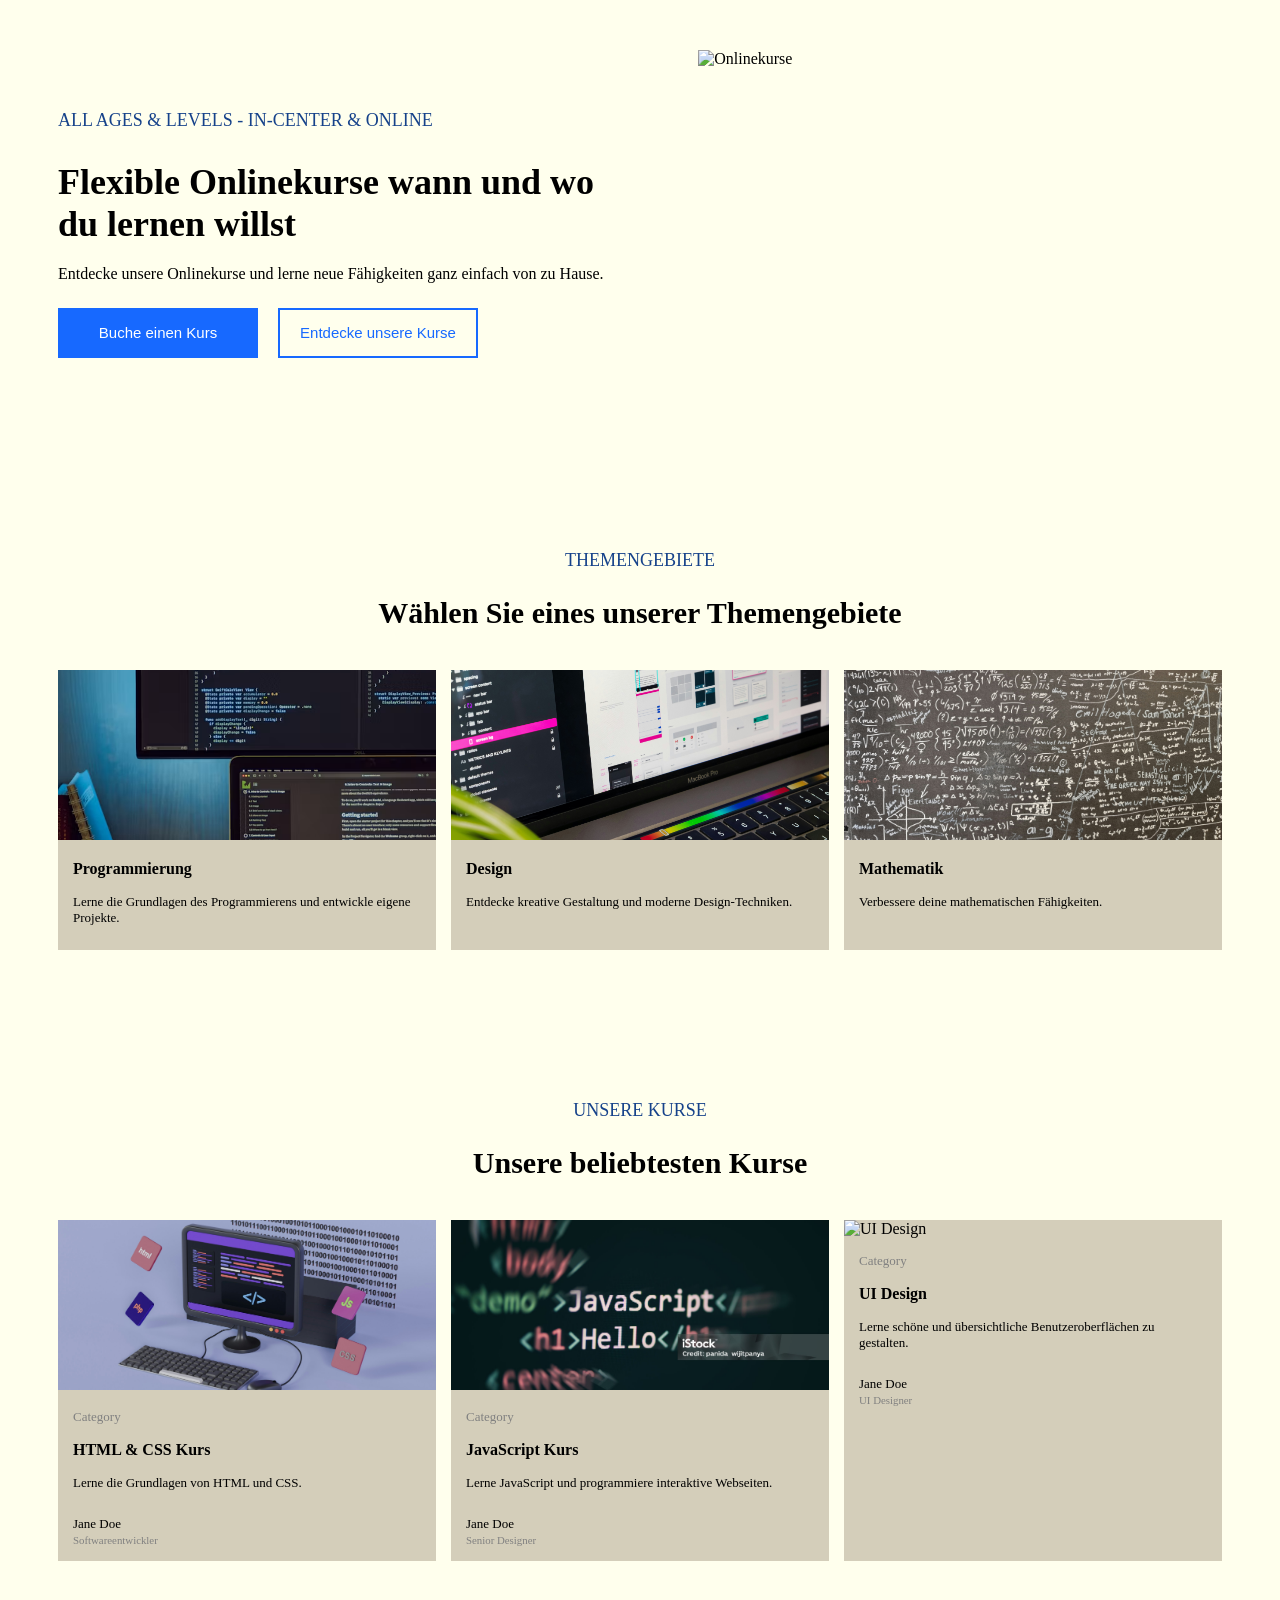
==== index.html @ 2eef5751 "images1" ====
<!DOCTYPE html>
<html lang="de">

<head>
    <meta charset="UTF-8">
    <meta name="viewport" content="width=device-width, initial-scale=1.0">
    <title>Onlinekurse</title>

    <link href="style.css" rel="stylesheet">
</head>

<body>

    <main>

        <section class="intro">

            <div class="intro-text">

                <p class="subtitle">
                    ALL AGES & LEVELS - IN-CENTER & ONLINE
                </p>

                <h1>
                    Flexible Onlinekurse wann und wo du lernen willst
                </h1>

                <p>
                    Entdecke unsere Onlinekurse und lerne
                    neue Fähigkeiten ganz einfach von zu Hause.
                </p>

                <div class="buttons">
                    <button>Buche einen Kurs</button>
                    <button>Entdecke unsere Kurse</button>
                </div>

            </div>

            <img src="images/hero-image.png" alt="Onlinekurse">

        </section>

        <section class="themen">

            <p class="subtitle">THEMENGEBIETE</p>

            <h2>Wählen Sie eines unserer Themengebiete</h2>

            <div class="cards">

                <div class="card">
                    <img src="programmin1.avif" alt="Programmierung">

                    <h3>Programmierung</h3>

                    <p>
                        Lerne die Grundlagen des Programmierens
                        und entwickle eigene Projekte.
                    </p>
                </div>


                <div class="card">
                    <img src="tirza-van-dijk-o1SKqmgSDbg-unsplash.jpg" alt="Design">

                    <h3>Design</h3>

                    <p>
                        Entdecke kreative Gestaltung und
                        moderne Design-Techniken.
                    </p>
                </div>


                <div class="card">
                    <img src="thomas-t-OPpCbAAKWv8-unsplash.jpg" alt="Mathematik">

                    <h3>Mathematik</h3>

                    <p>
                        Verbessere deine mathematischen
                        Fähigkeiten.
                    </p>
                </div>

            </div>

        </section>


        <section class="kurse">

            <p class="subtitle">UNSERE KURSE</p>

            <h2>Unsere beliebtesten Kurse</h2>

            <div class="cards">

                <div class="card">
                    <img src="growtika-yGQmjh2uOTg-unsplash.jpg" alt="HTML und CSS">

                    <p class="category">Category</p>

                    <h3>HTML & CSS Kurs</h3>

                    <p>
                        Lerne die Grundlagen von HTML und CSS.
                    </p>

                    <p class="teacher">
                        Jane Doe<br>
                        <small>Softwareentwickler</small>
                    </p>
                </div>


                <div class="card">
                    <img src="javascript.jpg" alt="JavaScript">

                    <p class="category">Category</p>

                    <h3>JavaScript Kurs</h3>

                    <p>
                        Lerne JavaScript und programmiere
                        interaktive Webseiten.
                    </p>

                    <p class="teacher">
                        Jane Doe<br>
                        <small>Senior Designer</small>
                    </p>
                </div>


                <div class="card">
                    <img src="images/hero-image.png" alt="UI Design">

                    <p class="category">Category</p>

                    <h3>UI Design</h3>

                    <p>
                        Lerne schöne und übersichtliche
                        Benutzeroberflächen zu gestalten.
                    </p>

                    <p class="teacher">
                        Jane Doe<br>
                        <small>UI Designer</small>
                    </p>
                </div>

            </div>

        </section>

    </main>

</body>
</html>
---- style.css ----
body {
    background-color: #ffffed;
}




.intro {
    display: flex;
    align-items: center;
    justify-content: space-between;

    margin: 50px;
    gap: 40px;
}

.intro-text {
    width: 50%;
}

.intro img {
    width: 45%;
    height: 350px;
    object-fit: cover;
}

.subtitle {
    color: #16428a;
    font-size: 18px;
    margin-bottom: 20px;
}

.intro h1 {
    font-size: 36px;
    margin-bottom: 20px;
}




.buttons {
    display: flex;
    gap: 20px;
    margin-top: 25px;
}

.buttons button {
    width: 200px;
    height: 50px;

    background-color: #1769ff;
    color: white;

    border: none;

    font-size: 15px;
}

.buttons button:nth-child(2) {
    background-color: transparent;
    color: #1769ff;
    border: 2px solid #1769ff;
}




.themen {
    margin: 150px 50px 100px;
    text-align: center;
}

.themen h2 {
    font-size: 30px;
    margin-bottom: 40px;
}




.cards {
    display: flex;
    gap: 15px;
    text-align: left;
}

.card {
    background-color: rgb(212, 206, 186);
    width: 33%;
    min-height: 280px;
}

.card img {
    width: 100%;
    height: 170px;
    object-fit: cover;
}

.card h3 {
    font-size: 16px;
    margin-left: 15px;
}

.card p {
    font-size: 13px;
    margin-left: 15px;
    margin-right: 15px;
}




.kurse {
    margin: 150px 50px;
    text-align: center;
}

.kurse h2 {
    font-size: 30px;
    margin-bottom: 40px;
}

.category {
    color: gray;
    margin-top: 15px;
}

.teacher {
    margin-top: 25px;
}

.teacher small {
    color: gray;
}
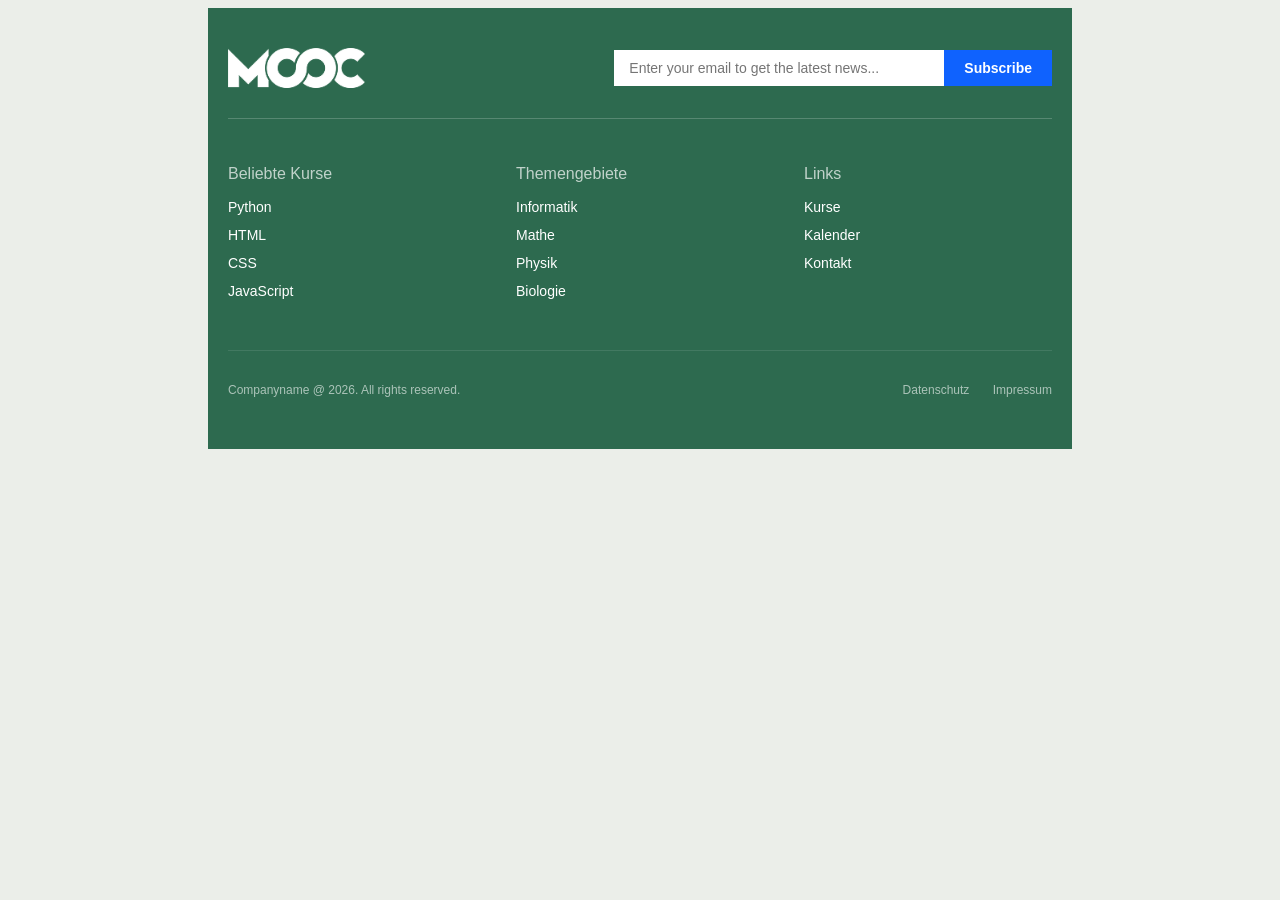
==== commit 472d672f: "Designanpassung" ====
--- a/index.html
+++ b/index.html
@@ -1,162 +1,106 @@
-<!DOCTYPE html>
+<!doctype html>
 <html lang="de">
+  <head>
+    <meta charset="UTF-8" />
+    <meta name="viewport" content="width=device-width, initial-scale=1.0" />
+    <link rel="stylesheet" href="index.css" />
+    <link rel="stylesheet" href="footer.css" />
+  </head>
+  <body>
+    <main></main>
 
-<head>
-    <meta charset="UTF-8">
-    <meta name="viewport" content="width=device-width, initial-scale=1.0">
-    <title>Onlinekurse</title>
+    <footer class="site-footer">
+      <div class="footer-container">
+        <div class="footer-top">
+          <div class="footer-logo">
+            <img src="images/logo.png" alt="MOOC Logo" />
+          </div>
+          <div class="footer-newsletter">
+            <form
+              action="#"
+              method="POST"
+              class="newsletter-form"
+              id="newsletterForm"
+            >
+              <input
+                type="email"
+                placeholder="Enter your email to get the latest news..."
+                required
+                class="newsletter-input"
+              />
+              <button type="submit" class="newsletter-btn">Subscribe</button>
+            </form>
+            <div id="successMessage" class="newsletter-success">
+              Abonnieren war erfolgreich! Gut gemacht! 🎉
+            </div>
+          </div>
+        </div>
 
-    <link href="style.css" rel="stylesheet">
-</head>
+        <div class="footer-content">
+          <div class="footer-column">
+            <h3>Beliebte Kurse</h3>
+            <ul>
+              <li><a href="#">Python</a></li>
+              <li><a href="#">HTML</a></li>
+              <li><a href="#">CSS</a></li>
+              <li><a href="#">JavaScript</a></li>
+            </ul>
+          </div>
 
-<body>
+          <div class="footer-column">
+            <h3>Themengebiete</h3>
+            <ul>
+              <li><a href="#">Informatik</a></li>
+              <li><a href="#">Mathe</a></li>
+              <li><a href="#">Physik</a></li>
+              <li><a href="#">Biologie</a></li>
+            </ul>
+          </div>
 
-    <main>
+          <div class="footer-column">
+            <h3>Links</h3>
+            <ul>
+              <li><a href="index.html">Kurse</a></li>
+              <li><a href="calendar.html">Kalender</a></li>
+              <li><a href="#">Kontakt</a></li>
+            </ul>
+          </div>
+        </div>
 
-        <section class="intro">
+        <div class="footer-bottom">
+          <div class="copyright">
+            <p>Companyname @ 2026. All rights reserved.</p>
+          </div>
+          <div class="footer-legal">
+            <a href="#">Datenschutz</a>
+            <a href="#">Impressum</a>
+          </div>
+        </div>
+      </div>
+    </footer>
 
-            <div class="intro-text">
+    <script>
+      document
+        .getElementById("newsletterForm")
+        .addEventListener("submit", function (event) {
+          event.preventDefault();
 
-                <p class="subtitle">
-                    ALL AGES & LEVELS - IN-CENTER & ONLINE
-                </p>
+          var msg = document.getElementById("successMessage");
 
-                <h1>
-                    Flexible Onlinekurse wann und wo du lernen willst
-                </h1>
+          msg.style.display = "block";
+          msg.style.opacity = "1";
 
-                <p>
-                    Entdecke unsere Onlinekurse und lerne
-                    neue Fähigkeiten ganz einfach von zu Hause.
-                </p>
+          this.reset();
 
-                <div class="buttons">
-                    <button>Buche einen Kurs</button>
-                    <button>Entdecke unsere Kurse</button>
-                </div>
+          setTimeout(function () {
+            msg.style.transition = "opacity 0.5s ease";
+            msg.style.opacity = "0";
 
-            </div>
-
-            <img src="images/hero-image.png" alt="Onlinekurse">
-
-        </section>
-
-        <section class="themen">
-
-            <p class="subtitle">THEMENGEBIETE</p>
-
-            <h2>Wählen Sie eines unserer Themengebiete</h2>
-
-            <div class="cards">
-
-                <div class="card">
-                    <img src="programmin1.avif" alt="Programmierung">
-
-                    <h3>Programmierung</h3>
-
-                    <p>
-                        Lerne die Grundlagen des Programmierens
-                        und entwickle eigene Projekte.
-                    </p>
-                </div>
-
-
-                <div class="card">
-                    <img src="tirza-van-dijk-o1SKqmgSDbg-unsplash.jpg" alt="Design">
-
-                    <h3>Design</h3>
-
-                    <p>
-                        Entdecke kreative Gestaltung und
-                        moderne Design-Techniken.
-                    </p>
-                </div>
-
-
-                <div class="card">
-                    <img src="thomas-t-OPpCbAAKWv8-unsplash.jpg" alt="Mathematik">
-
-                    <h3>Mathematik</h3>
-
-                    <p>
-                        Verbessere deine mathematischen
-                        Fähigkeiten.
-                    </p>
-                </div>
-
-            </div>
-
-        </section>
-
-
-        <section class="kurse">
-
-            <p class="subtitle">UNSERE KURSE</p>
-
-            <h2>Unsere beliebtesten Kurse</h2>
-
-            <div class="cards">
-
-                <div class="card">
-                    <img src="growtika-yGQmjh2uOTg-unsplash.jpg" alt="HTML und CSS">
-
-                    <p class="category">Category</p>
-
-                    <h3>HTML & CSS Kurs</h3>
-
-                    <p>
-                        Lerne die Grundlagen von HTML und CSS.
-                    </p>
-
-                    <p class="teacher">
-                        Jane Doe<br>
-                        <small>Softwareentwickler</small>
-                    </p>
-                </div>
-
-
-                <div class="card">
-                    <img src="javascript.jpg" alt="JavaScript">
-
-                    <p class="category">Category</p>
-
-                    <h3>JavaScript Kurs</h3>
-
-                    <p>
-                        Lerne JavaScript und programmiere
-                        interaktive Webseiten.
-                    </p>
-
-                    <p class="teacher">
-                        Jane Doe<br>
-                        <small>Senior Designer</small>
-                    </p>
-                </div>
-
-
-                <div class="card">
-                    <img src="images/hero-image.png" alt="UI Design">
-
-                    <p class="category">Category</p>
-
-                    <h3>UI Design</h3>
-
-                    <p>
-                        Lerne schöne und übersichtliche
-                        Benutzeroberflächen zu gestalten.
-                    </p>
-
-                    <p class="teacher">
-                        Jane Doe<br>
-                        <small>UI Designer</small>
-                    </p>
-                </div>
-
-            </div>
-
-        </section>
-
-    </main>
-
-</body>
-</html>+            setTimeout(function () {
+              msg.style.display = "none";
+            }, 500);
+          }, 5000);
+        });
+    </script>
+  </body>
+</html>
--- a/index.css
+++ b/index.css
@@ -0,0 +1,20 @@
+body {
+  padding: 0px 200px;
+  background-color: #ebeee9;
+}
+
+main2 {
+  display: flex;
+  flex-direction: column;
+  align-items: center;
+  justify-content: center;
+  gap: 20px;
+  margin-top: 50px;
+}
+
+top {
+  display: flex;
+  align-items: center;
+  justify-content: space-between;
+  width: 100%;
+}
--- a/footer.css
+++ b/footer.css
@@ -0,0 +1,161 @@
+.site-footer {
+  background-color: #2d6a4f;
+  color: #ffffff;
+  padding: 40px 20px;
+  font-family: Arial, sans-serif;
+}
+
+.footer-container {
+  max-width: 1100px;
+  margin: 0 auto;
+}
+
+.footer-top {
+  display: flex;
+  justify-content: space-between;
+  align-items: center;
+  border-bottom: 1px solid rgba(255, 255, 255, 0.2);
+  padding-bottom: 30px;
+  margin-bottom: 30px;
+}
+
+.footer-logo img {
+  max-height: 40px;
+  display: block;
+  filter: brightness(0) invert(1);
+}
+
+.newsletter-form {
+  display: flex;
+  gap: 0;
+}
+
+.newsletter-input {
+  padding: 10px 15px;
+  border: none;
+  width: 300px;
+  font-size: 14px;
+}
+
+.newsletter-btn {
+  background-color: #0f62fe;
+  color: white;
+  border: none;
+  padding: 10px 20px;
+  cursor: pointer;
+  font-weight: bold;
+  font-size: 14px;
+  transition: background 0.2s;
+}
+
+.newsletter-btn:hover {
+  background-color: #004085;
+}
+
+.footer-content {
+  display: flex;
+  justify-content: space-between;
+  gap: 40px;
+  margin-bottom: 40px;
+}
+
+.footer-column {
+  flex: 1;
+}
+
+.footer-column h3 {
+  font-size: 16px;
+  margin-bottom: 15px;
+  color: rgba(255, 255, 255, 0.7);
+  font-weight: normal;
+}
+
+.footer-column ul {
+  list-style: none;
+  padding: 0;
+  margin: 0;
+}
+
+.footer-column ul li {
+  margin-bottom: 10px;
+}
+
+.footer-column ul li a {
+  color: #ffffff;
+  text-decoration: none;
+  font-size: 14px;
+}
+
+.footer-column ul li a:hover {
+  text-decoration: underline;
+}
+
+.footer-bottom {
+  display: flex;
+  justify-content: space-between;
+  align-items: center;
+  font-size: 12px;
+  color: rgba(255, 255, 255, 0.6);
+  border-top: 1px solid rgba(255, 255, 255, 0.1);
+  padding-top: 20px;
+}
+
+.footer-legal a {
+  color: rgba(255, 255, 255, 0.6);
+  text-decoration: none;
+  margin-left: 20px;
+}
+
+.footer-legal a:hover {
+  color: #ffffff;
+  text-decoration: underline;
+}
+
+@media (max-width: 768px) {
+  .footer-top,
+  .footer-content,
+  .footer-bottom {
+    flex-direction: column;
+    align-items: flex-start;
+    gap: 20px;
+  }
+
+  .newsletter-form {
+    width: 100%;
+  }
+
+  .newsletter-input {
+    width: 100%;
+  }
+
+  .footer-legal {
+    margin-top: 10px;
+  }
+
+  .footer-legal a {
+    margin-left: 0;
+    margin-right: 20px;
+  }
+}
+.newsletter-success {
+  display: none;
+  margin-top: 12px;
+  padding: 10px 15px;
+  background-color: rgba(255, 255, 255, 0.15);
+  color: #ffffff;
+  border-left: 4px solid #b7e4c7;
+  border-radius: 4px;
+  font-size: 14px;
+  animation: fadeIn 0.3s ease-in-out;
+}
+
+@keyframes fadeIn {
+  from {
+    opacity: 0;
+    transform: translateY(-5px);
+  }
+  to {
+    opacity: 1;
+    transform: translateY(0);
+  }
+}
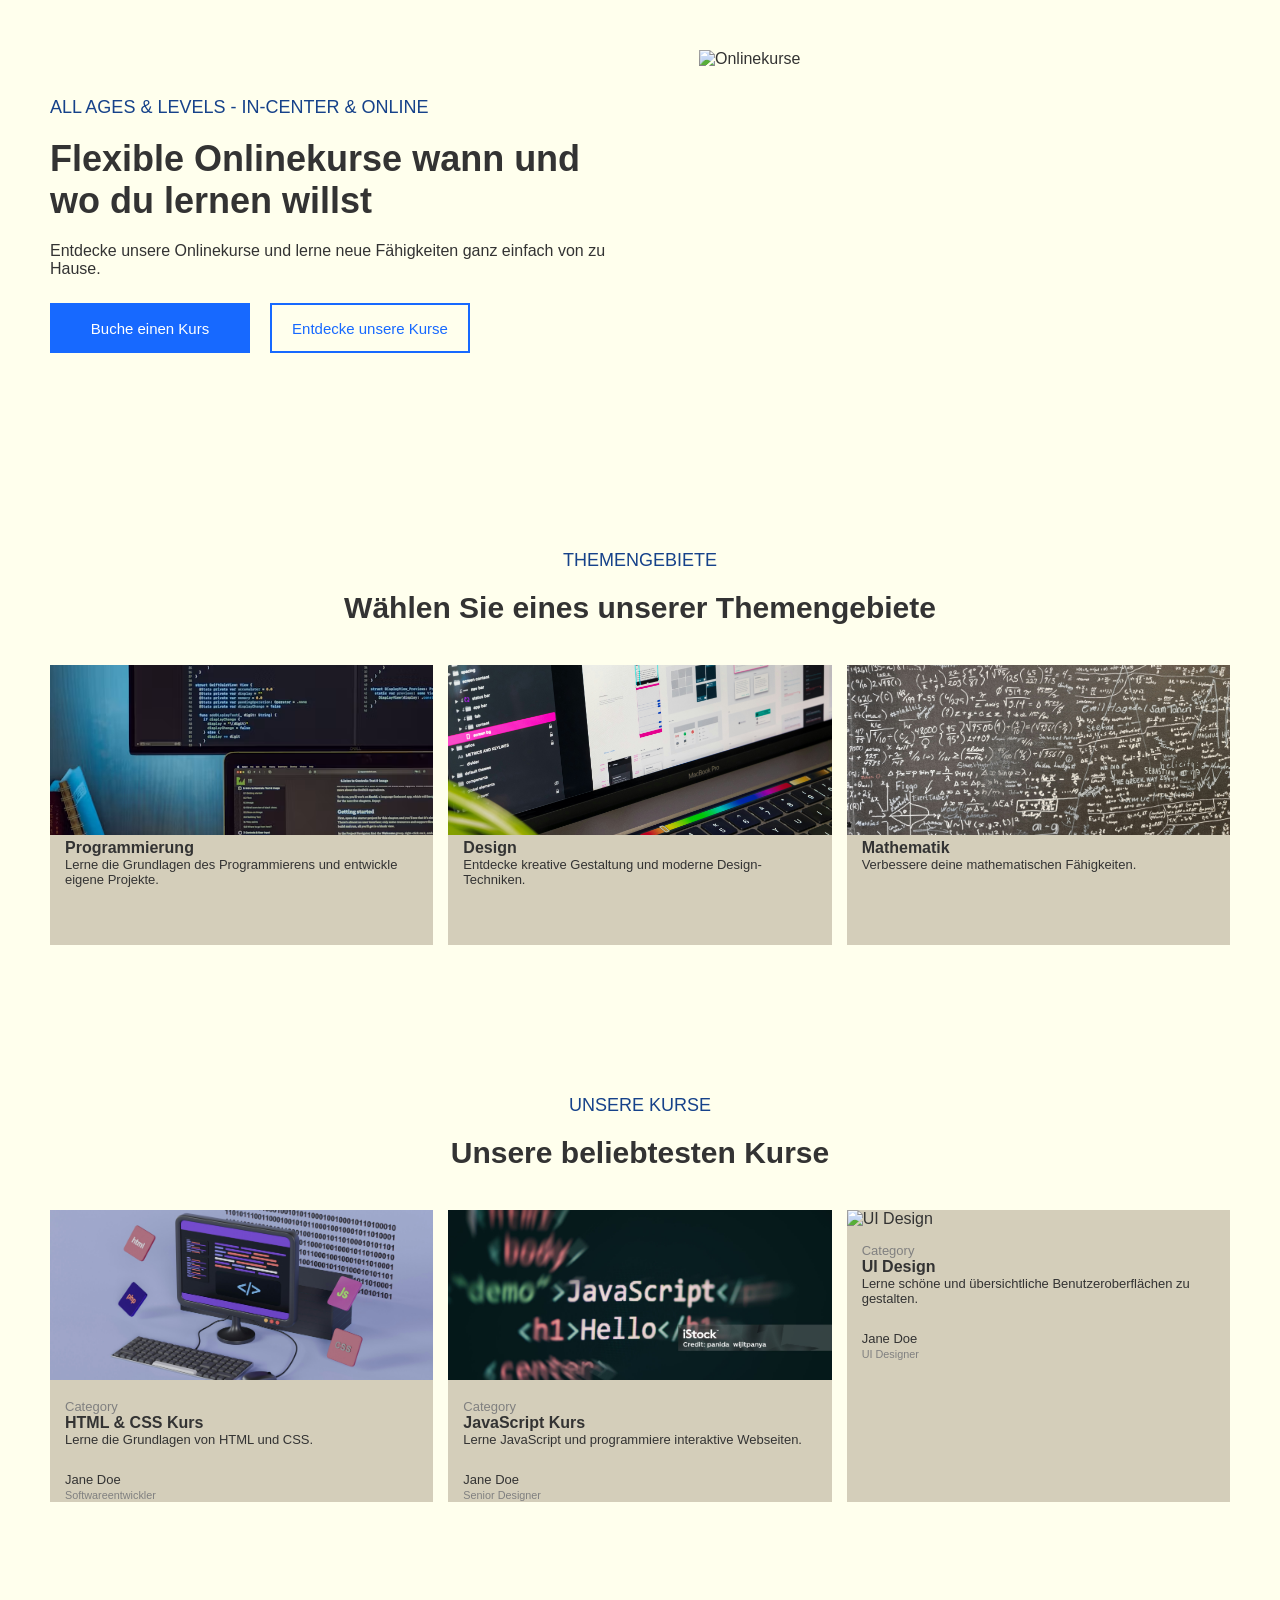
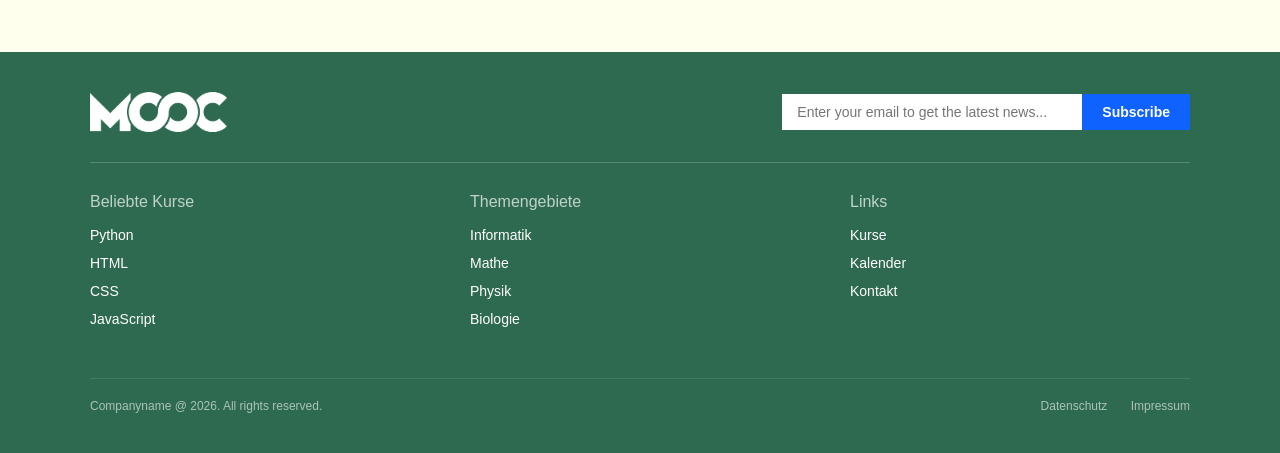
==== commit 2800bba3: "2 Startseite umgesetzt" ====
--- a/index.html
+++ b/index.html
@@ -5,9 +5,121 @@
     <meta name="viewport" content="width=device-width, initial-scale=1.0" />
     <link rel="stylesheet" href="index.css" />
     <link rel="stylesheet" href="footer.css" />
+    <link href="style.css" rel="stylesheet" />
   </head>
   <body>
-    <main></main>
+    <main>
+      <section class="intro">
+        <div class="intro-text">
+          <p class="subtitle">ALL AGES & LEVELS - IN-CENTER & ONLINE</p>
+
+          <h1>Flexible Onlinekurse wann und wo du lernen willst</h1>
+
+          <p>
+            Entdecke unsere Onlinekurse und lerne neue Fähigkeiten ganz einfach
+            von zu Hause.
+          </p>
+
+          <div class="buttons">
+            <button>Buche einen Kurs</button>
+            <button>Entdecke unsere Kurse</button>
+          </div>
+        </div>
+
+        <img src="./images/courses/images/hero-image.png" alt="Onlinekurse" />
+      </section>
+
+      <section class="themen">
+        <p class="subtitle">THEMENGEBIETE</p>
+
+        <h2>Wählen Sie eines unserer Themengebiete</h2>
+
+        <div class="cards">
+          <div class="card">
+            <img src="./images/courses/programmin1.avif" alt="Programmierung" />
+
+            <h3>Programmierung</h3>
+
+            <p>
+              Lerne die Grundlagen des Programmierens und entwickle eigene
+              Projekte.
+            </p>
+          </div>
+
+          <div class="card">
+            <img src="./images/courses/tirza-van-dijk-o1SKqmgSDbg-unsplash.jpg" alt="Design" />
+
+            <h3>Design</h3>
+
+            <p>Entdecke kreative Gestaltung und moderne Design-Techniken.</p>
+          </div>
+
+          <div class="card">
+            <img src="./images/courses/thomas-t-OPpCbAAKWv8-unsplash.jpg" alt="Mathematik" />
+
+            <h3>Mathematik</h3>
+
+            <p>Verbessere deine mathematischen Fähigkeiten.</p>
+          </div>
+        </div>
+      </section>
+
+      <section class="kurse">
+        <p class="subtitle">UNSERE KURSE</p>
+
+        <h2>Unsere beliebtesten Kurse</h2>
+
+        <div class="cards">
+          <div class="card">
+            <img src="./images/courses/growtika-yGQmjh2uOTg-unsplash.jpg" alt="HTML und CSS" />
+
+            <p class="category">Category</p>
+
+            <h3>HTML & CSS Kurs</h3>
+
+            <p>Lerne die Grundlagen von HTML und CSS.</p>
+
+            <p class="teacher">
+              Jane Doe<br />
+              <small>Softwareentwickler</small>
+            </p>
+          </div>
+
+          <div class="card">
+            <img src="./images/courses/javascript.jpg" alt="JavaScript" />
+
+            <p class="category">Category</p>
+
+            <h3>JavaScript Kurs</h3>
+
+            <p>Lerne JavaScript und programmiere interaktive Webseiten.</p>
+
+            <p class="teacher">
+              Jane Doe<br />
+              <small>Senior Designer</small>
+            </p>
+          </div>
+
+          <div class="card">
+            <img src="./images/courses/images/hero-image.png" alt="UI Design" />
+
+            <p class="category">Category</p>
+
+            <h3>UI Design</h3>
+
+            <p>
+              Lerne schöne und übersichtliche Benutzeroberflächen zu gestalten.
+            </p>
+
+            <p class="teacher">
+              Jane Doe<br />
+              <small>UI Designer</small>
+            </p>
+          </div>
+        </div>
+      </section>
+    </main>
+
 
     <footer class="site-footer">
       <div class="footer-container">
@@ -102,5 +214,6 @@
           }, 5000);
         });
     </script>
+
   </body>
 </html>
--- a/index.css
+++ b/index.css
@@ -1,20 +1,17 @@
-body {
-  padding: 0px 200px;
-  background-color: #ebeee9;
+* {
+  box-sizing: border-box;
+  margin: 0;
+  padding: 0;
 }
 
-main2 {
+html, body {
+  height: 100%;
+}
+
+body {
   display: flex;
   flex-direction: column;
-  align-items: center;
-  justify-content: center;
-  gap: 20px;
-  margin-top: 50px;
+  font-family: Arial, sans-serif;
+  background-color: #ffffff;
+  color: #333333;
 }
-
-top {
-  display: flex;
-  align-items: center;
-  justify-content: space-between;
-  width: 100%;
-}
--- a/style.css
+++ b/style.css
@@ -0,0 +1,134 @@
+body {
+    background-color: #ffffed;
+}
+
+
+
+
+.intro {
+    display: flex;
+    align-items: center;
+    justify-content: space-between;
+
+    margin: 50px;
+    gap: 40px;
+}
+
+.intro-text {
+    width: 50%;
+}
+
+.intro img {
+    width: 45%;
+    height: 350px;
+    object-fit: cover;
+}
+
+.subtitle {
+    color: #16428a;
+    font-size: 18px;
+    margin-bottom: 20px;
+}
+
+.intro h1 {
+    font-size: 36px;
+    margin-bottom: 20px;
+}
+
+
+
+
+.buttons {
+    display: flex;
+    gap: 20px;
+    margin-top: 25px;
+}
+
+.buttons button {
+    width: 200px;
+    height: 50px;
+
+    background-color: #1769ff;
+    color: white;
+
+    border: none;
+
+    font-size: 15px;
+}
+
+.buttons button:nth-child(2) {
+    background-color: transparent;
+    color: #1769ff;
+    border: 2px solid #1769ff;
+}
+
+
+
+
+.themen {
+    margin: 150px 50px 100px;
+    text-align: center;
+}
+
+.themen h2 {
+    font-size: 30px;
+    margin-bottom: 40px;
+}
+
+
+
+
+.cards {
+    display: flex;
+    gap: 15px;
+    text-align: left;
+}
+
+.card {
+    background-color: rgb(212, 206, 186);
+    width: 33%;
+    min-height: 280px;
+}
+
+.card img {
+    width: 100%;
+    height: 170px;
+    object-fit: cover;
+}
+
+.card h3 {
+    font-size: 16px;
+    margin-left: 15px;
+}
+
+.card p {
+    font-size: 13px;
+    margin-left: 15px;
+    margin-right: 15px;
+}
+
+
+
+
+.kurse {
+    margin: 150px 50px;
+    text-align: center;
+}
+
+.kurse h2 {
+    font-size: 30px;
+    margin-bottom: 40px;
+}
+
+.category {
+    color: gray;
+    margin-top: 15px;
+}
+
+.teacher {
+    margin-top: 25px;
+}
+
+.teacher small {
+    color: gray;
+}
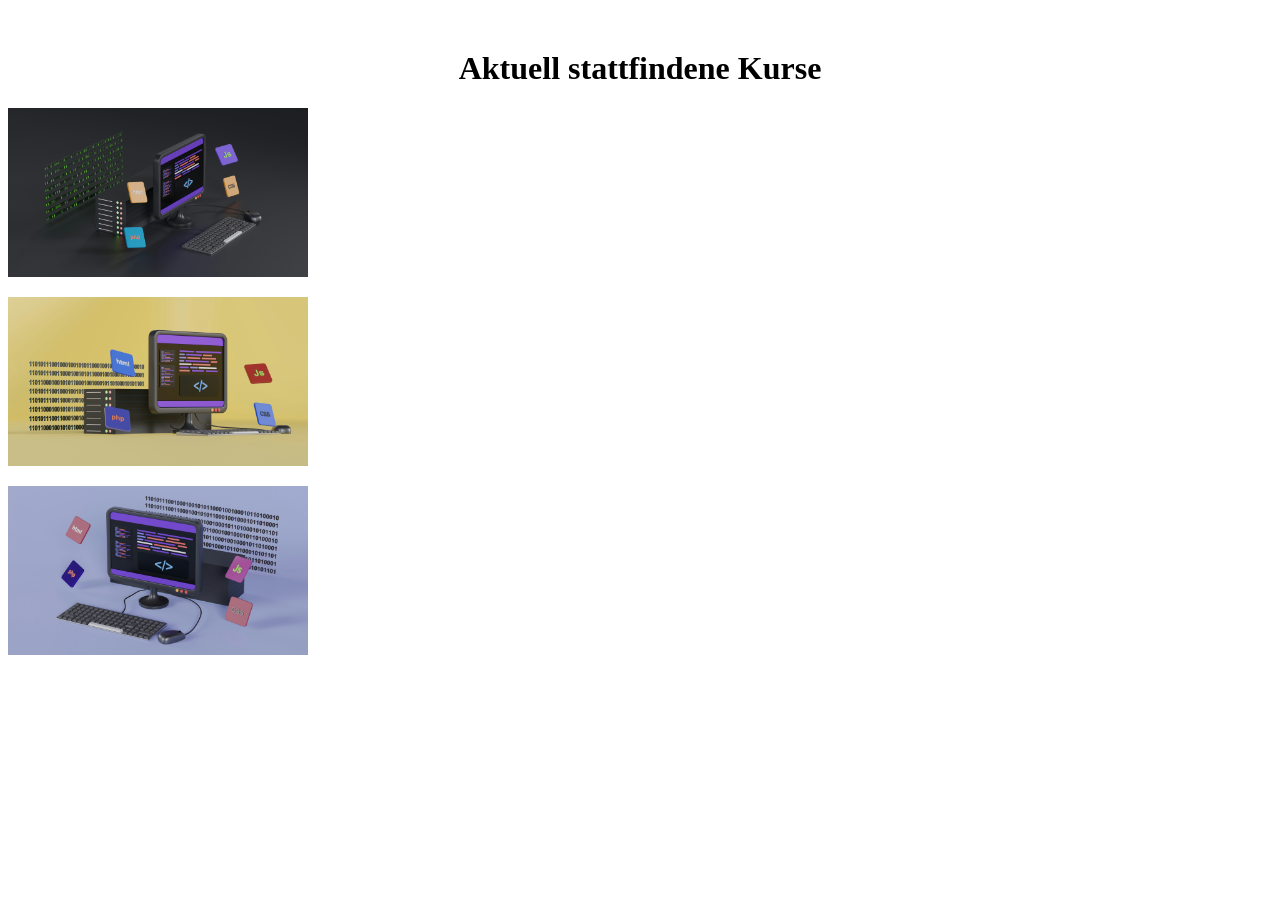
==== commit c14cbc73: "2" ====
--- a/index.html
+++ b/index.html
@@ -1,219 +1,41 @@
-<!doctype html>
-<html lang="de">
-  <head>
-    <meta charset="UTF-8" />
-    <meta name="viewport" content="width=device-width, initial-scale=1.0" />
-    <link rel="stylesheet" href="index.css" />
-    <link rel="stylesheet" href="footer.css" />
-    <link href="style.css" rel="stylesheet" />
-  </head>
-  <body>
-    <main>
-      <section class="intro">
-        <div class="intro-text">
-          <p class="subtitle">ALL AGES & LEVELS - IN-CENTER & ONLINE</p>
+<!DOCTYPE html>
+<html lang="en">
+<head>
+  <meta charset="UTF-8">
+  <meta name="viewport" content="width=device-width, initial-scale=1.0">
+  <title>Onlinekurse</title>
 
-          <h1>Flexible Onlinekurse wann und wo du lernen willst</h1>
+</head>
+<body>
 
-          <p>
-            Entdecke unsere Onlinekurse und lerne neue Fähigkeiten ganz einfach
-            von zu Hause.
-          </p>
-
-          <div class="buttons">
-            <button>Buche einen Kurs</button>
-            <button>Entdecke unsere Kurse</button>
-          </div>
-        </div>
-
-        <img src="./images/courses/images/hero-image.png" alt="Onlinekurse" />
-      </section>
-
-      <section class="themen">
-        <p class="subtitle">THEMENGEBIETE</p>
-
-        <h2>Wählen Sie eines unserer Themengebiete</h2>
-
-        <div class="cards">
-          <div class="card">
-            <img src="./images/courses/programmin1.avif" alt="Programmierung" />
-
-            <h3>Programmierung</h3>
-
-            <p>
-              Lerne die Grundlagen des Programmierens und entwickle eigene
-              Projekte.
-            </p>
-          </div>
-
-          <div class="card">
-            <img src="./images/courses/tirza-van-dijk-o1SKqmgSDbg-unsplash.jpg" alt="Design" />
-
-            <h3>Design</h3>
-
-            <p>Entdecke kreative Gestaltung und moderne Design-Techniken.</p>
-          </div>
-
-          <div class="card">
-            <img src="./images/courses/thomas-t-OPpCbAAKWv8-unsplash.jpg" alt="Mathematik" />
-
-            <h3>Mathematik</h3>
-
-            <p>Verbessere deine mathematischen Fähigkeiten.</p>
-          </div>
-        </div>
-      </section>
-
-      <section class="kurse">
-        <p class="subtitle">UNSERE KURSE</p>
-
-        <h2>Unsere beliebtesten Kurse</h2>
-
-        <div class="cards">
-          <div class="card">
-            <img src="./images/courses/growtika-yGQmjh2uOTg-unsplash.jpg" alt="HTML und CSS" />
-
-            <p class="category">Category</p>
-
-            <h3>HTML & CSS Kurs</h3>
-
-            <p>Lerne die Grundlagen von HTML und CSS.</p>
-
-            <p class="teacher">
-              Jane Doe<br />
-              <small>Softwareentwickler</small>
-            </p>
-          </div>
-
-          <div class="card">
-            <img src="./images/courses/javascript.jpg" alt="JavaScript" />
-
-            <p class="category">Category</p>
-
-            <h3>JavaScript Kurs</h3>
-
-            <p>Lerne JavaScript und programmiere interaktive Webseiten.</p>
-
-            <p class="teacher">
-              Jane Doe<br />
-              <small>Senior Designer</small>
-            </p>
-          </div>
-
-          <div class="card">
-            <img src="./images/courses/images/hero-image.png" alt="UI Design" />
-
-            <p class="category">Category</p>
-
-            <h3>UI Design</h3>
-
-            <p>
-              Lerne schöne und übersichtliche Benutzeroberflächen zu gestalten.
-            </p>
-
-            <p class="teacher">
-              Jane Doe<br />
-              <small>UI Designer</small>
-            </p>
-          </div>
-        </div>
-      </section>
-    </main>
+  <header>
+    <nav></nav>
+  </header>
+  
+  <top>
+  <div class="top">
+    <h1>Aktuell stattfindene Kurse</h1>
+ 
+   
+    
 
 
-    <footer class="site-footer">
-      <div class="footer-container">
-        <div class="footer-top">
-          <div class="footer-logo">
-            <img src="images/logo.png" alt="MOOC Logo" />
-          </div>
-          <div class="footer-newsletter">
-            <form
-              action="#"
-              method="POST"
-              class="newsletter-form"
-              id="newsletterForm"
-            >
-              <input
-                type="email"
-                placeholder="Enter your email to get the latest news..."
-                required
-                class="newsletter-input"
-              />
-              <button type="submit" class="newsletter-btn">Subscribe</button>
-            </form>
-            <div id="successMessage" class="newsletter-success">
-              Abonnieren war erfolgreich! Gut gemacht! 🎉
-            </div>
-          </div>
-        </div>
+  </main3>
+   <div class="image-stack">
+      <img src="growtika-9WnjxT1NCoY-unsplash.jpg" alt="Image 1" width="300">
+      <img src="growtika-YOEHA0Ou8ZY-unsplash.jpg" alt="Image 2" width="300">
+      <img src="growtika-yGQmjh2uOTg-unsplash (1).jpg" alt="Image 3" width="300">
+  <style>
 
-        <div class="footer-content">
-          <div class="footer-column">
-            <h3>Beliebte Kurse</h3>
-            <ul>
-              <li><a href="#">Python</a></li>
-              <li><a href="#">HTML</a></li>
-              <li><a href="#">CSS</a></li>
-              <li><a href="#">JavaScript</a></li>
-            </ul>
-          </div>
 
-          <div class="footer-column">
-            <h3>Themengebiete</h3>
-            <ul>
-              <li><a href="#">Informatik</a></li>
-              <li><a href="#">Mathe</a></li>
-              <li><a href="#">Physik</a></li>
-              <li><a href="#">Biologie</a></li>
-            </ul>
-          </div>
+  .image-stack {
+    display: flex;
+    flex-direction: column;
+    align-items: right;
+    gap: 20px;
+  }
 
-          <div class="footer-column">
-            <h3>Links</h3>
-            <ul>
-              <li><a href="index.html">Kurse</a></li>
-              <li><a href="calendar.html">Kalender</a></li>
-              <li><a href="#">Kontakt</a></li>
-            </ul>
-          </div>
-        </div>
-
-        <div class="footer-bottom">
-          <div class="copyright">
-            <p>Companyname @ 2026. All rights reserved.</p>
-          </div>
-          <div class="footer-legal">
-            <a href="#">Datenschutz</a>
-            <a href="#">Impressum</a>
-          </div>
-        </div>
-      </div>
-    </footer>
-
-    <script>
-      document
-        .getElementById("newsletterForm")
-        .addEventListener("submit", function (event) {
-          event.preventDefault();
-
-          var msg = document.getElementById("successMessage");
-
-          msg.style.display = "block";
-          msg.style.opacity = "1";
-
-          this.reset();
-
-          setTimeout(function () {
-            msg.style.transition = "opacity 0.5s ease";
-            msg.style.opacity = "0";
-
-            setTimeout(function () {
-              msg.style.display = "none";
-            }, 500);
-          }, 5000);
-        });
-    </script>
-
-  </body>
-</html>
+    .top {
+      text-align: center;
+      margin-top: 50px;
+    }
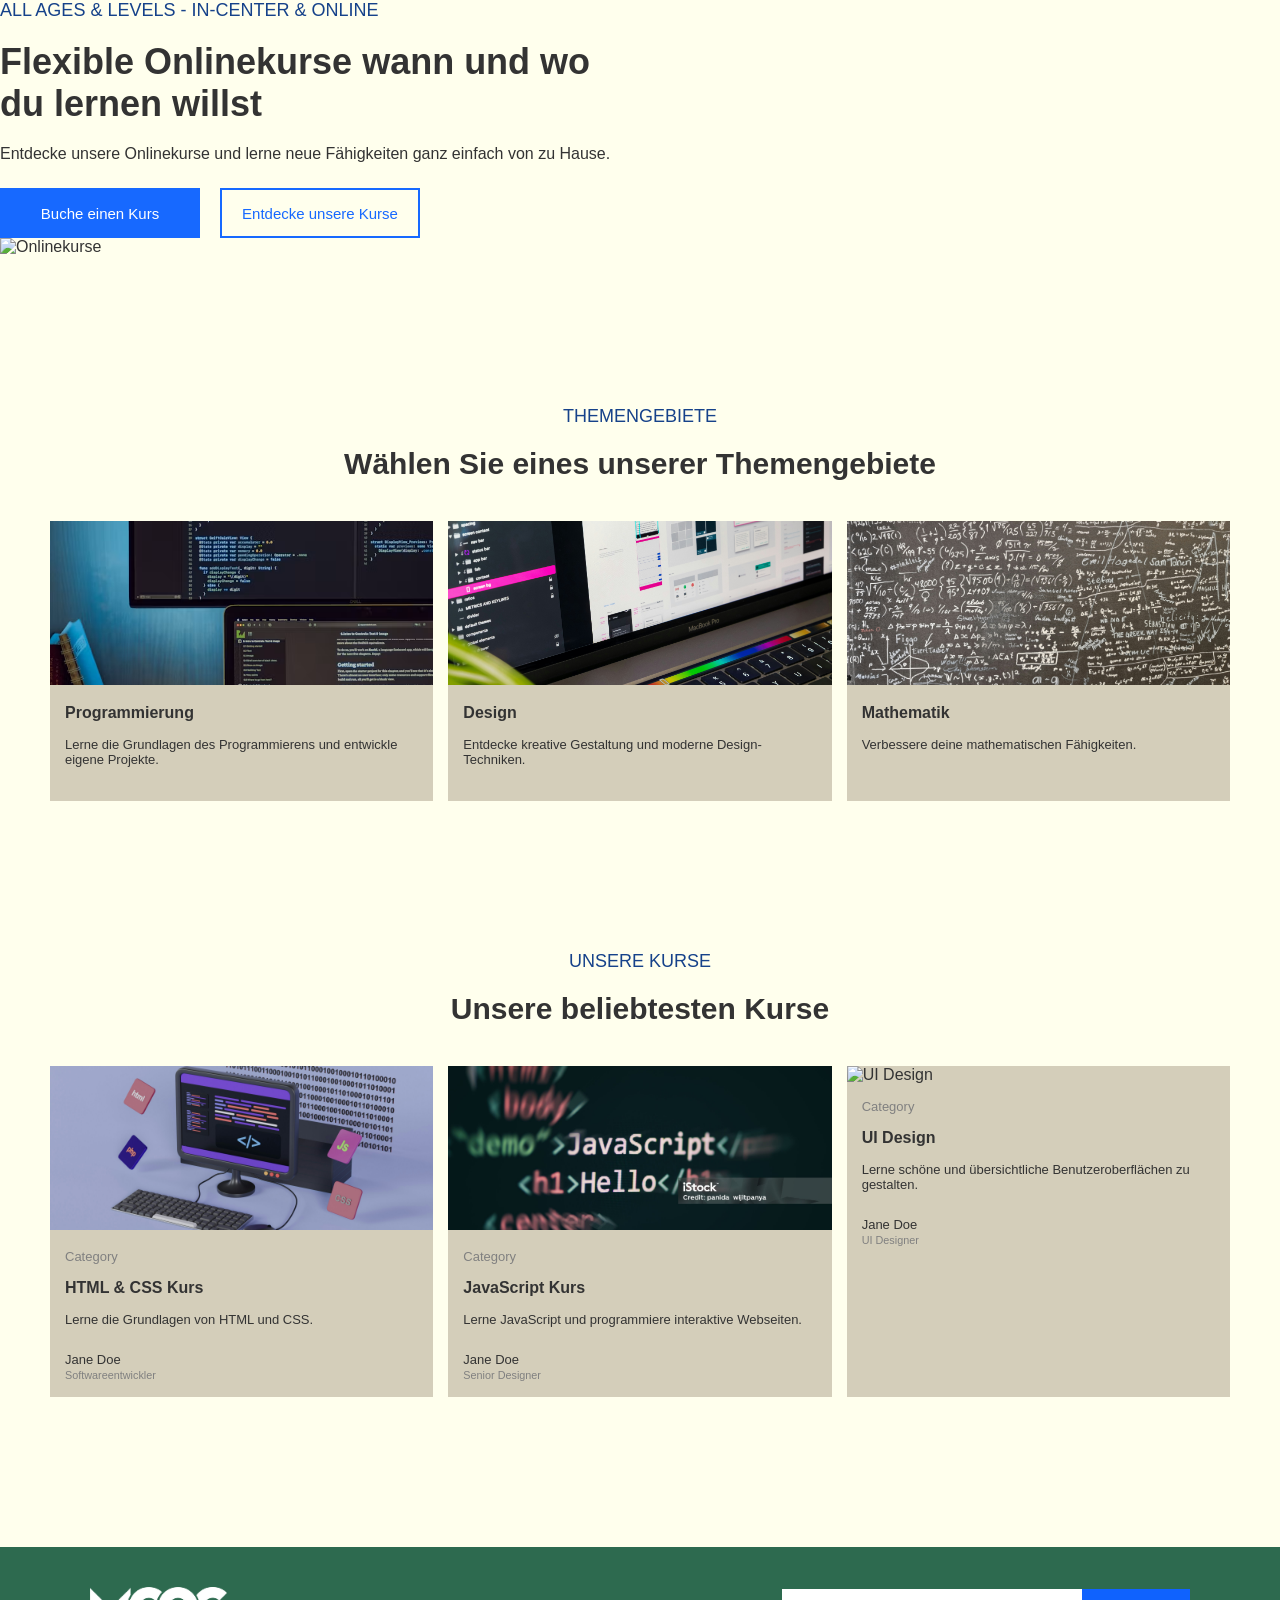
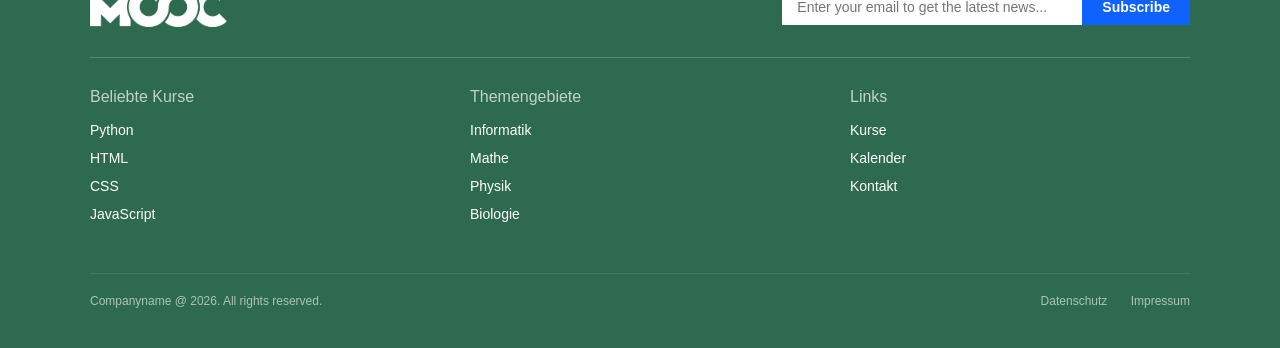
==== commit fd856494: "3 Kurseseite umgesetzt" ====
--- a/index.html
+++ b/index.html
@@ -1,41 +1,225 @@
-<!DOCTYPE html>
-<html lang="en">
-<head>
-  <meta charset="UTF-8">
-  <meta name="viewport" content="width=device-width, initial-scale=1.0">
-  <title>Onlinekurse</title>
-
-</head>
-<body>
-
-  <header>
-    <nav></nav>
-  </header>
-  
-  <top>
-  <div class="top">
-    <h1>Aktuell stattfindene Kurse</h1>
- 
-   
-    
-
-
-  </main3>
-   <div class="image-stack">
-      <img src="growtika-9WnjxT1NCoY-unsplash.jpg" alt="Image 1" width="300">
-      <img src="growtika-YOEHA0Ou8ZY-unsplash.jpg" alt="Image 2" width="300">
-      <img src="growtika-yGQmjh2uOTg-unsplash (1).jpg" alt="Image 3" width="300">
-  <style>
-
-
-  .image-stack {
-    display: flex;
-    flex-direction: column;
-    align-items: right;
-    gap: 20px;
-  }
-
-    .top {
-      text-align: center;
-      margin-top: 50px;
-    }+<!doctype html>
+<html lang="de">
+  <head>
+    <meta charset="UTF-8" />
+    <meta name="viewport" content="width=device-width, initial-scale=1.0" />
+    <link rel="stylesheet" href="index.css" />
+    <link rel="stylesheet" href="footer.css" />
+  </head>
+  <body>
+    <main>
+      <section class="intro">
+        <div class="intro-text">
+          <p class="subtitle">ALL AGES & LEVELS - IN-CENTER & ONLINE</p>
+
+          <h1>Flexible Onlinekurse wann und wo du lernen willst</h1>
+
+          <p>
+            Entdecke unsere Onlinekurse und lerne neue Fähigkeiten ganz einfach
+            von zu Hause.
+          </p>
+
+          <div class="buttons">
+            <button>Buche einen Kurs</button>
+            <button>Entdecke unsere Kurse</button>
+          </div>
+        </div>
+
+        <img src="./images/courses/images/hero-image.png" alt="Onlinekurse" />
+      </section>
+
+      <section class="themen">
+        <p class="subtitle">THEMENGEBIETE</p>
+
+        <h2>Wählen Sie eines unserer Themengebiete</h2>
+
+        <div class="cards">
+          <div class="card">
+            <img src="./images/courses/programmin1.avif" alt="Programmierung" />
+
+            <h3>Programmierung</h3>
+
+            <p>
+              Lerne die Grundlagen des Programmierens und entwickle eigene
+              Projekte.
+            </p>
+          </div>
+
+          <div class="card">
+            <img
+              src="./images/courses/tirza-van-dijk-o1SKqmgSDbg-unsplash.jpg"
+              alt="Design"
+            />
+
+            <h3>Design</h3>
+
+            <p>Entdecke kreative Gestaltung und moderne Design-Techniken.</p>
+          </div>
+
+          <div class="card">
+            <img
+              src="./images/courses/thomas-t-OPpCbAAKWv8-unsplash.jpg"
+              alt="Mathematik"
+            />
+
+            <h3>Mathematik</h3>
+
+            <p>Verbessere deine mathematischen Fähigkeiten.</p>
+          </div>
+        </div>
+      </section>
+
+      <section class="kurse">
+        <p class="subtitle">UNSERE KURSE</p>
+
+        <h2>Unsere beliebtesten Kurse</h2>
+
+        <div class="cards">
+          <div class="card">
+            <img
+              src="./images/courses/growtika-yGQmjh2uOTg-unsplash.jpg"
+              alt="HTML und CSS"
+            />
+
+            <p class="category">Category</p>
+
+            <h3>HTML & CSS Kurs</h3>
+
+            <p>Lerne die Grundlagen von HTML und CSS.</p>
+
+            <p class="teacher">
+              Jane Doe<br />
+              <small>Softwareentwickler</small>
+            </p>
+          </div>
+
+          <div class="card">
+            <img src="./images/courses/javascript.jpg" alt="JavaScript" />
+
+            <p class="category">Category</p>
+
+            <h3>JavaScript Kurs</h3>
+
+            <p>Lerne JavaScript und programmiere interaktive Webseiten.</p>
+
+            <p class="teacher">
+              Jane Doe<br />
+              <small>Senior Designer</small>
+            </p>
+          </div>
+
+          <div class="card">
+            <img src="./images/courses/images/ui.png" alt="UI Design" />
+
+            <p class="category">Category</p>
+
+            <h3>UI Design</h3>
+
+            <p>
+              Lerne schöne und übersichtliche Benutzeroberflächen zu gestalten.
+            </p>
+
+            <p class="teacher">
+              Jane Doe<br />
+              <small>UI Designer</small>
+            </p>
+          </div>
+        </div>
+      </section>
+    </main>
+
+    <footer class="site-footer">
+      <div class="footer-container">
+        <div class="footer-top">
+          <div class="footer-logo">
+            <img src="images/logo.png" alt="MOOC Logo" />
+          </div>
+          <div class="footer-newsletter">
+            <form
+              action="#"
+              method="POST"
+              class="newsletter-form"
+              id="newsletterForm"
+            >
+              <input
+                type="email"
+                placeholder="Enter your email to get the latest news..."
+                required
+                class="newsletter-input"
+              />
+              <button type="submit" class="newsletter-btn">Subscribe</button>
+            </form>
+            <div id="successMessage" class="newsletter-success">
+              Abonnieren war erfolgreich! Gut gemacht! 🎉
+            </div>
+          </div>
+        </div>
+
+        <div class="footer-content">
+          <div class="footer-column">
+            <h3>Beliebte Kurse</h3>
+            <ul>
+              <li><a href="#">Python</a></li>
+              <li><a href="#">HTML</a></li>
+              <li><a href="#">CSS</a></li>
+              <li><a href="#">JavaScript</a></li>
+            </ul>
+          </div>
+
+          <div class="footer-column">
+            <h3>Themengebiete</h3>
+            <ul>
+              <li><a href="#">Informatik</a></li>
+              <li><a href="#">Mathe</a></li>
+              <li><a href="#">Physik</a></li>
+              <li><a href="#">Biologie</a></li>
+            </ul>
+          </div>
+
+          <div class="footer-column">
+            <h3>Links</h3>
+            <ul>
+              <li><a href="index.html">Kurse</a></li>
+              <li><a href="calendar.html">Kalender</a></li>
+              <li><a href="#">Kontakt</a></li>
+            </ul>
+          </div>
+        </div>
+
+        <div class="footer-bottom">
+          <div class="copyright">
+            <p>Companyname @ 2026. All rights reserved.</p>
+          </div>
+          <div class="footer-legal">
+            <a href="#">Datenschutz</a>
+            <a href="#">Impressum</a>
+          </div>
+        </div>
+      </div>
+    </footer>
+
+    <script>
+      document
+        .getElementById("newsletterForm")
+        .addEventListener("submit", function (event) {
+          event.preventDefault();
+
+          var msg = document.getElementById("successMessage");
+
+          msg.style.display = "block";
+          msg.style.opacity = "1";
+
+          this.reset();
+
+          setTimeout(function () {
+            msg.style.transition = "opacity 0.5s ease";
+            msg.style.opacity = "0";
+
+            setTimeout(function () {
+              msg.style.display = "none";
+            }, 500);
+          }, 5000);
+        });
+    </script>
+  </body>
+</html>
--- a/index.css
+++ b/index.css
@@ -0,0 +1,135 @@
+* {
+  box-sizing: border-box;
+  margin: 0;
+  padding: 0;
+}
+
+html,
+body {
+  height: 100%;
+}
+
+body {
+  display: flex;
+  flex-direction: column;
+  font-family: Arial, sans-serif;
+  background-color: #ffffed;
+  color: #333333;
+}
+
+intro {
+  display: flex;
+  align-items: center;
+  justify-content: space-between;
+
+  margin: 50px;
+  gap: 40px;
+}
+
+.intro-text {
+  width: 50%;
+}
+
+.intro img {
+  width: 45%;
+  height: 350px;
+  object-fit: cover;
+}
+
+.subtitle {
+  color: #16428a;
+  font-size: 18px;
+  margin-bottom: 20px;
+}
+
+.intro h1 {
+  font-size: 36px;
+  margin-bottom: 20px;
+}
+
+.buttons {
+  display: flex;
+  gap: 20px;
+  margin-top: 25px;
+}
+
+.buttons button {
+  width: 200px;
+  height: 50px;
+
+  background-color: #1769ff;
+  color: white;
+
+  border: none;
+
+  font-size: 15px;
+}
+
+.buttons button:nth-child(2) {
+  background-color: transparent;
+  color: #1769ff;
+  border: 2px solid #1769ff;
+}
+
+.themen {
+  margin: 150px 50px 100px;
+  text-align: center;
+}
+
+.themen h2 {
+  font-size: 30px;
+  margin-bottom: 40px;
+}
+
+.cards {
+  display: flex;
+  gap: 15px;
+  text-align: left;
+}
+
+.card {
+  background-color: rgb(212, 206, 186);
+  width: 33%;
+  min-height: 280px;
+}
+
+.card img {
+  width: 100%;
+  aspect-ratio: 21/9;
+  object-fit: cover;
+}
+
+.card h3 {
+  font-size: 16px;
+  margin: 15px;
+}
+
+.card p {
+  font-size: 13px;
+  margin-left: 15px;
+  margin-right: 15px;
+  margin-bottom: 15px;
+}
+
+.kurse {
+  margin: 150px 50px;
+  text-align: center;
+}
+
+.kurse h2 {
+  font-size: 30px;
+  margin-bottom: 40px;
+}
+
+.category {
+  color: gray;
+  margin-top: 15px;
+}
+
+.teacher {
+  margin-top: 25px;
+}
+
+.teacher small {
+  color: gray;
+}
--- a/footer.css
+++ b/footer.css
@@ -0,0 +1,161 @@
+.site-footer {
+  background-color: #2d6a4f;
+  color: #ffffff;
+  padding: 40px 20px;
+  font-family: Arial, sans-serif;
+}
+
+.footer-container {
+  max-width: 1100px;
+  margin: 0 auto;
+}
+
+.footer-top {
+  display: flex;
+  justify-content: space-between;
+  align-items: center;
+  border-bottom: 1px solid rgba(255, 255, 255, 0.2);
+  padding-bottom: 30px;
+  margin-bottom: 30px;
+}
+
+.footer-logo img {
+  max-height: 40px;
+  display: block;
+  filter: brightness(0) invert(1);
+}
+
+.newsletter-form {
+  display: flex;
+  gap: 0;
+}
+
+.newsletter-input {
+  padding: 10px 15px;
+  border: none;
+  width: 300px;
+  font-size: 14px;
+}
+
+.newsletter-btn {
+  background-color: #0f62fe;
+  color: white;
+  border: none;
+  padding: 10px 20px;
+  cursor: pointer;
+  font-weight: bold;
+  font-size: 14px;
+  transition: background 0.2s;
+}
+
+.newsletter-btn:hover {
+  background-color: #004085;
+}
+
+.footer-content {
+  display: flex;
+  justify-content: space-between;
+  gap: 40px;
+  margin-bottom: 40px;
+}
+
+.footer-column {
+  flex: 1;
+}
+
+.footer-column h3 {
+  font-size: 16px;
+  margin-bottom: 15px;
+  color: rgba(255, 255, 255, 0.7);
+  font-weight: normal;
+}
+
+.footer-column ul {
+  list-style: none;
+  padding: 0;
+  margin: 0;
+}
+
+.footer-column ul li {
+  margin-bottom: 10px;
+}
+
+.footer-column ul li a {
+  color: #ffffff;
+  text-decoration: none;
+  font-size: 14px;
+}
+
+.footer-column ul li a:hover {
+  text-decoration: underline;
+}
+
+.footer-bottom {
+  display: flex;
+  justify-content: space-between;
+  align-items: center;
+  font-size: 12px;
+  color: rgba(255, 255, 255, 0.6);
+  border-top: 1px solid rgba(255, 255, 255, 0.1);
+  padding-top: 20px;
+}
+
+.footer-legal a {
+  color: rgba(255, 255, 255, 0.6);
+  text-decoration: none;
+  margin-left: 20px;
+}
+
+.footer-legal a:hover {
+  color: #ffffff;
+  text-decoration: underline;
+}
+
+@media (max-width: 768px) {
+  .footer-top,
+  .footer-content,
+  .footer-bottom {
+    flex-direction: column;
+    align-items: flex-start;
+    gap: 20px;
+  }
+
+  .newsletter-form {
+    width: 100%;
+  }
+
+  .newsletter-input {
+    width: 100%;
+  }
+
+  .footer-legal {
+    margin-top: 10px;
+  }
+
+  .footer-legal a {
+    margin-left: 0;
+    margin-right: 20px;
+  }
+}
+.newsletter-success {
+  display: none;
+  margin-top: 12px;
+  padding: 10px 15px;
+  background-color: rgba(255, 255, 255, 0.15);
+  color: #ffffff;
+  border-left: 4px solid #b7e4c7;
+  border-radius: 4px;
+  font-size: 14px;
+  animation: fadeIn 0.3s ease-in-out;
+}
+
+@keyframes fadeIn {
+  from {
+    opacity: 0;
+    transform: translateY(-5px);
+  }
+  to {
+    opacity: 1;
+    transform: translateY(0);
+  }
+}
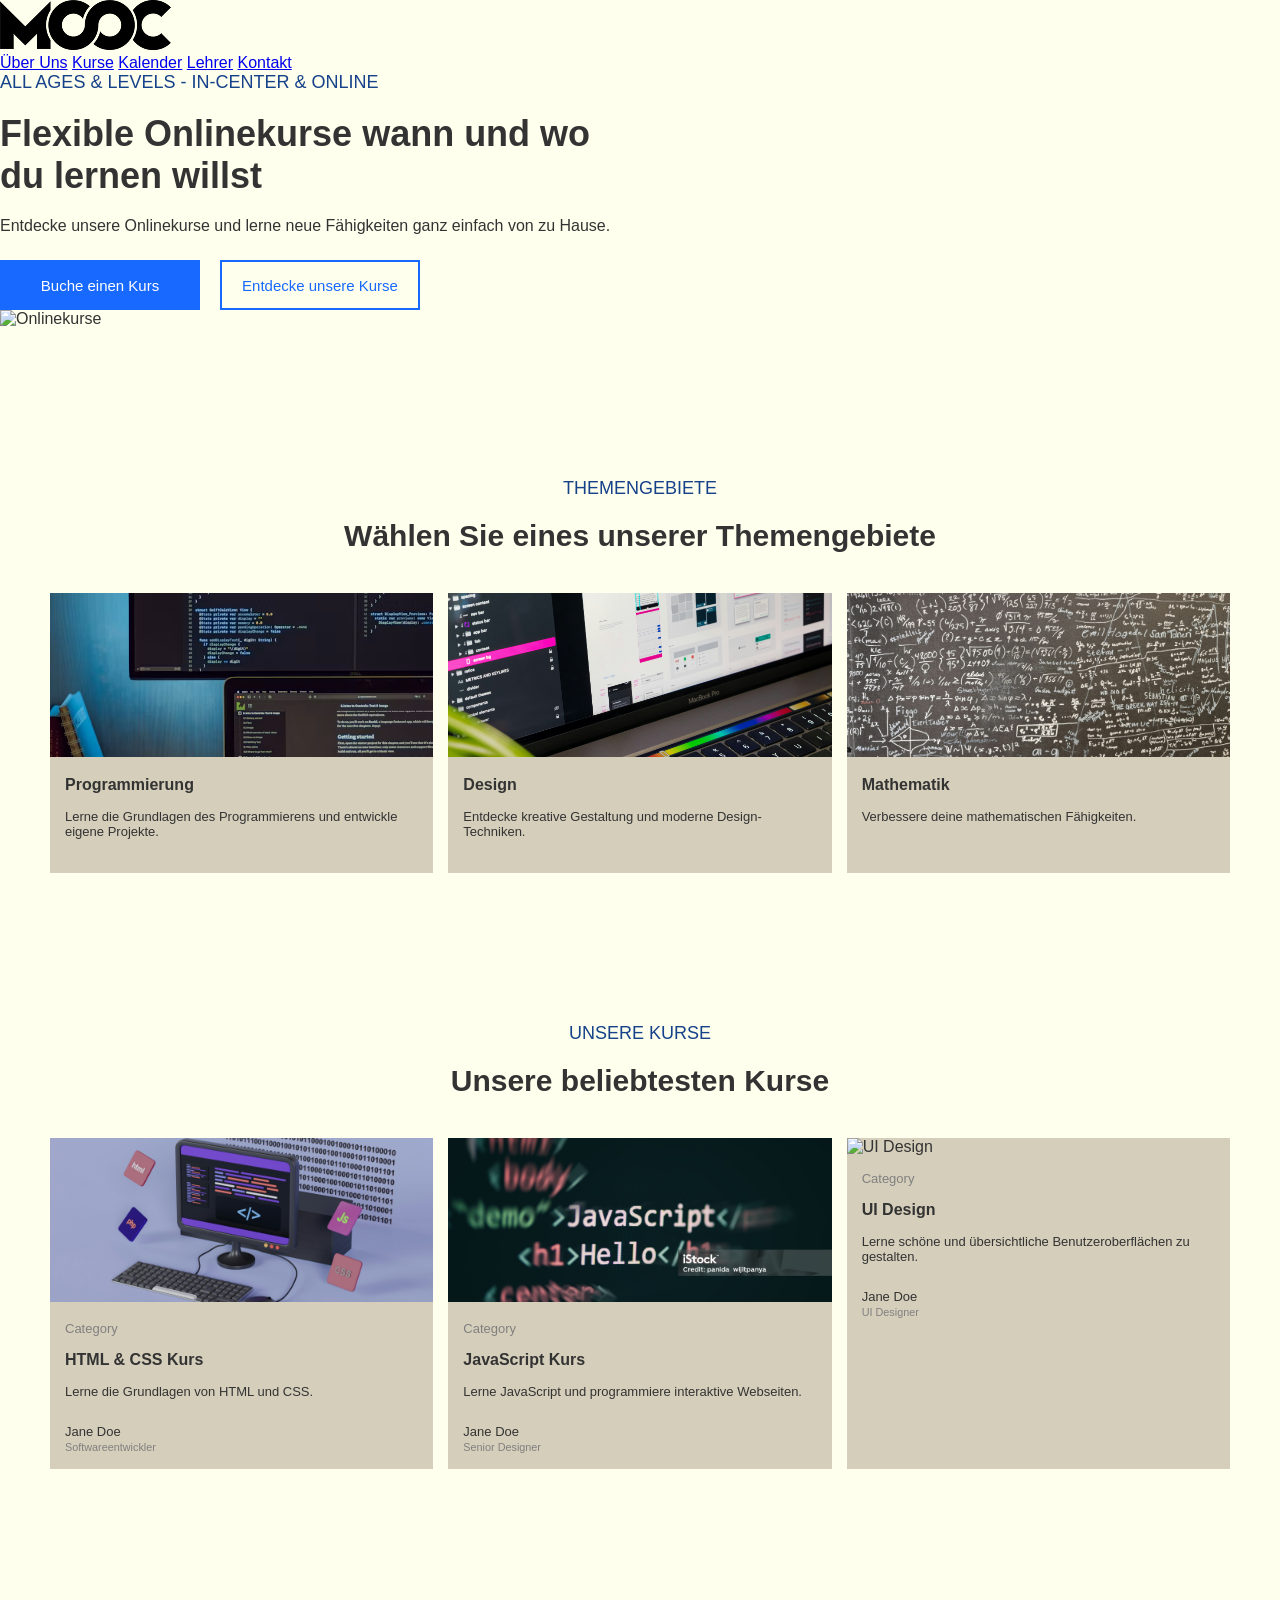
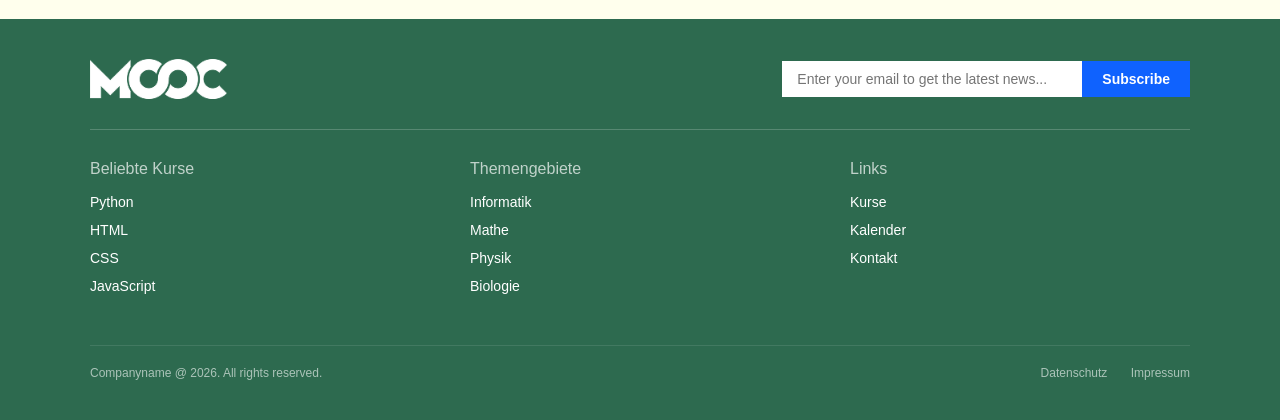
==== commit f6a27ad9: "Header angelegt" ====
--- a/index.html
+++ b/index.html
@@ -7,6 +7,17 @@
     <link rel="stylesheet" href="footer.css" />
   </head>
   <body>
+    <header>
+      <img src="logo.png" alt="MOOC Logo" />
+
+      <nav>
+        <a href="#">Über Uns</a>
+        <a href="#">Kurse</a>
+        <a href="#">Kalender</a>
+        <a href="#">Lehrer</a>
+        <a href="#">Kontakt</a>
+      </nav>
+    </header>
     <main>
       <section class="intro">
         <div class="intro-text">
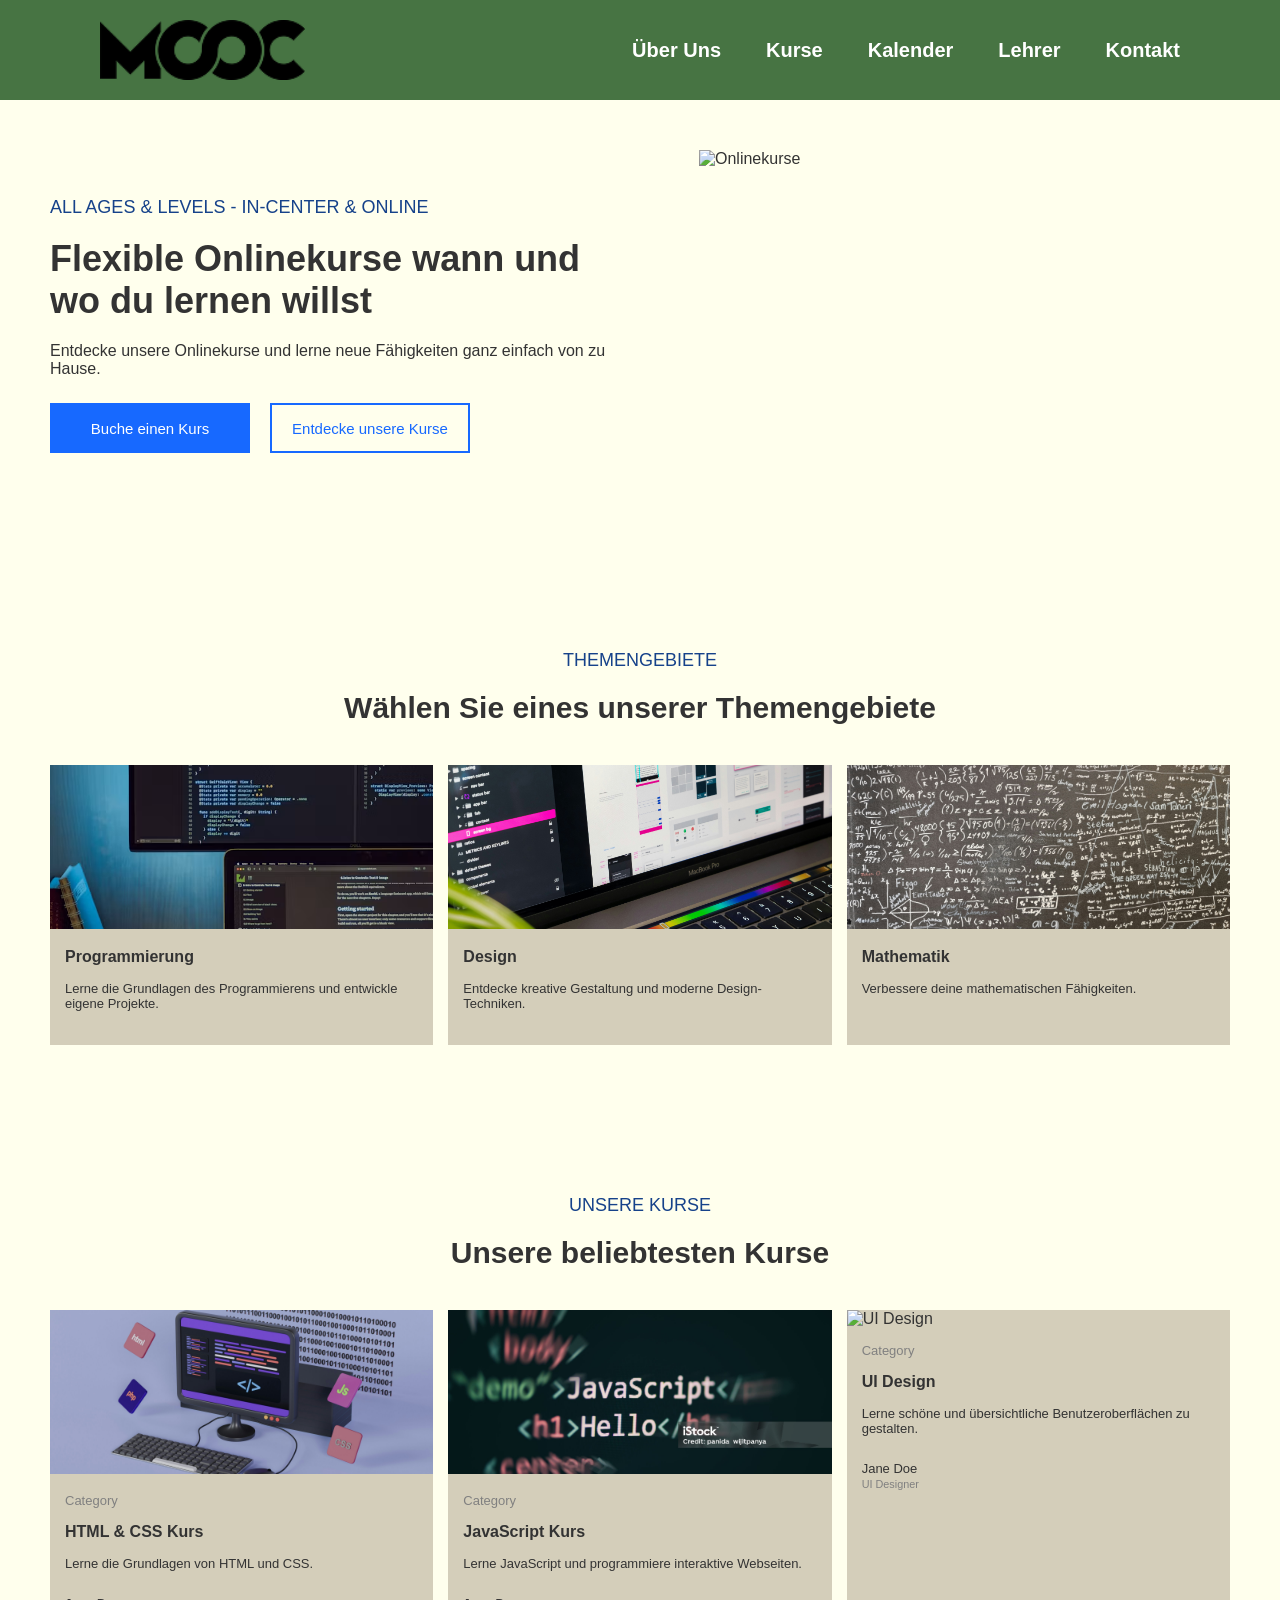
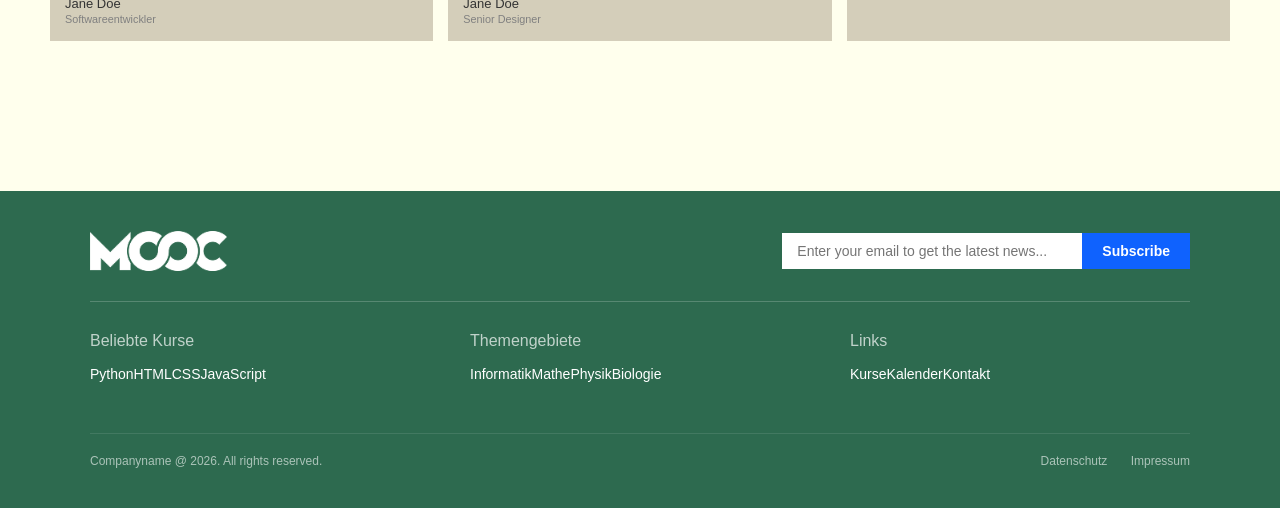
==== commit 03d463e2: "Anpassungen" ====
--- a/index.html
+++ b/index.html
@@ -11,11 +11,11 @@
       <img src="logo.png" alt="MOOC Logo" />
 
       <nav>
-        <a href="#">Über Uns</a>
-        <a href="#">Kurse</a>
-        <a href="#">Kalender</a>
-        <a href="#">Lehrer</a>
-        <a href="#">Kontakt</a>
+        <a href="./about.html">Über Uns</a>
+        <a href="./courses.html">Kurse</a>
+        <a href="./calendar.html">Kalender</a>
+        <a href="./teachers.html">Lehrer</a>
+        <a href="./contact.html">Kontakt</a>
       </nav>
     </header>
     <main>
--- a/index.css
+++ b/index.css
@@ -2,11 +2,6 @@
   box-sizing: border-box;
   margin: 0;
   padding: 0;
-}
-
-html,
-body {
-  height: 100%;
 }
 
 body {
@@ -17,7 +12,42 @@
   color: #333333;
 }
 
-intro {
+header {
+  background-color: rgb(43, 145, 74);
+}
+
+header img {
+  height: 60px;
+}
+Ul {
+  display: flex;
+}
+
+a {
+  color: white;
+}
+header {
+  display: flex;
+  align-items: center;
+  justify-content: space-between;
+
+  background-color: #477443;
+  padding: 20px 100px;
+}
+
+nav {
+  display: flex;
+  gap: 45px;
+}
+
+nav a {
+  color: white;
+  text-decoration: none;
+  font-weight: bold;
+  font-size: 20px;
+}
+
+.intro {
   display: flex;
   align-items: center;
   justify-content: space-between;
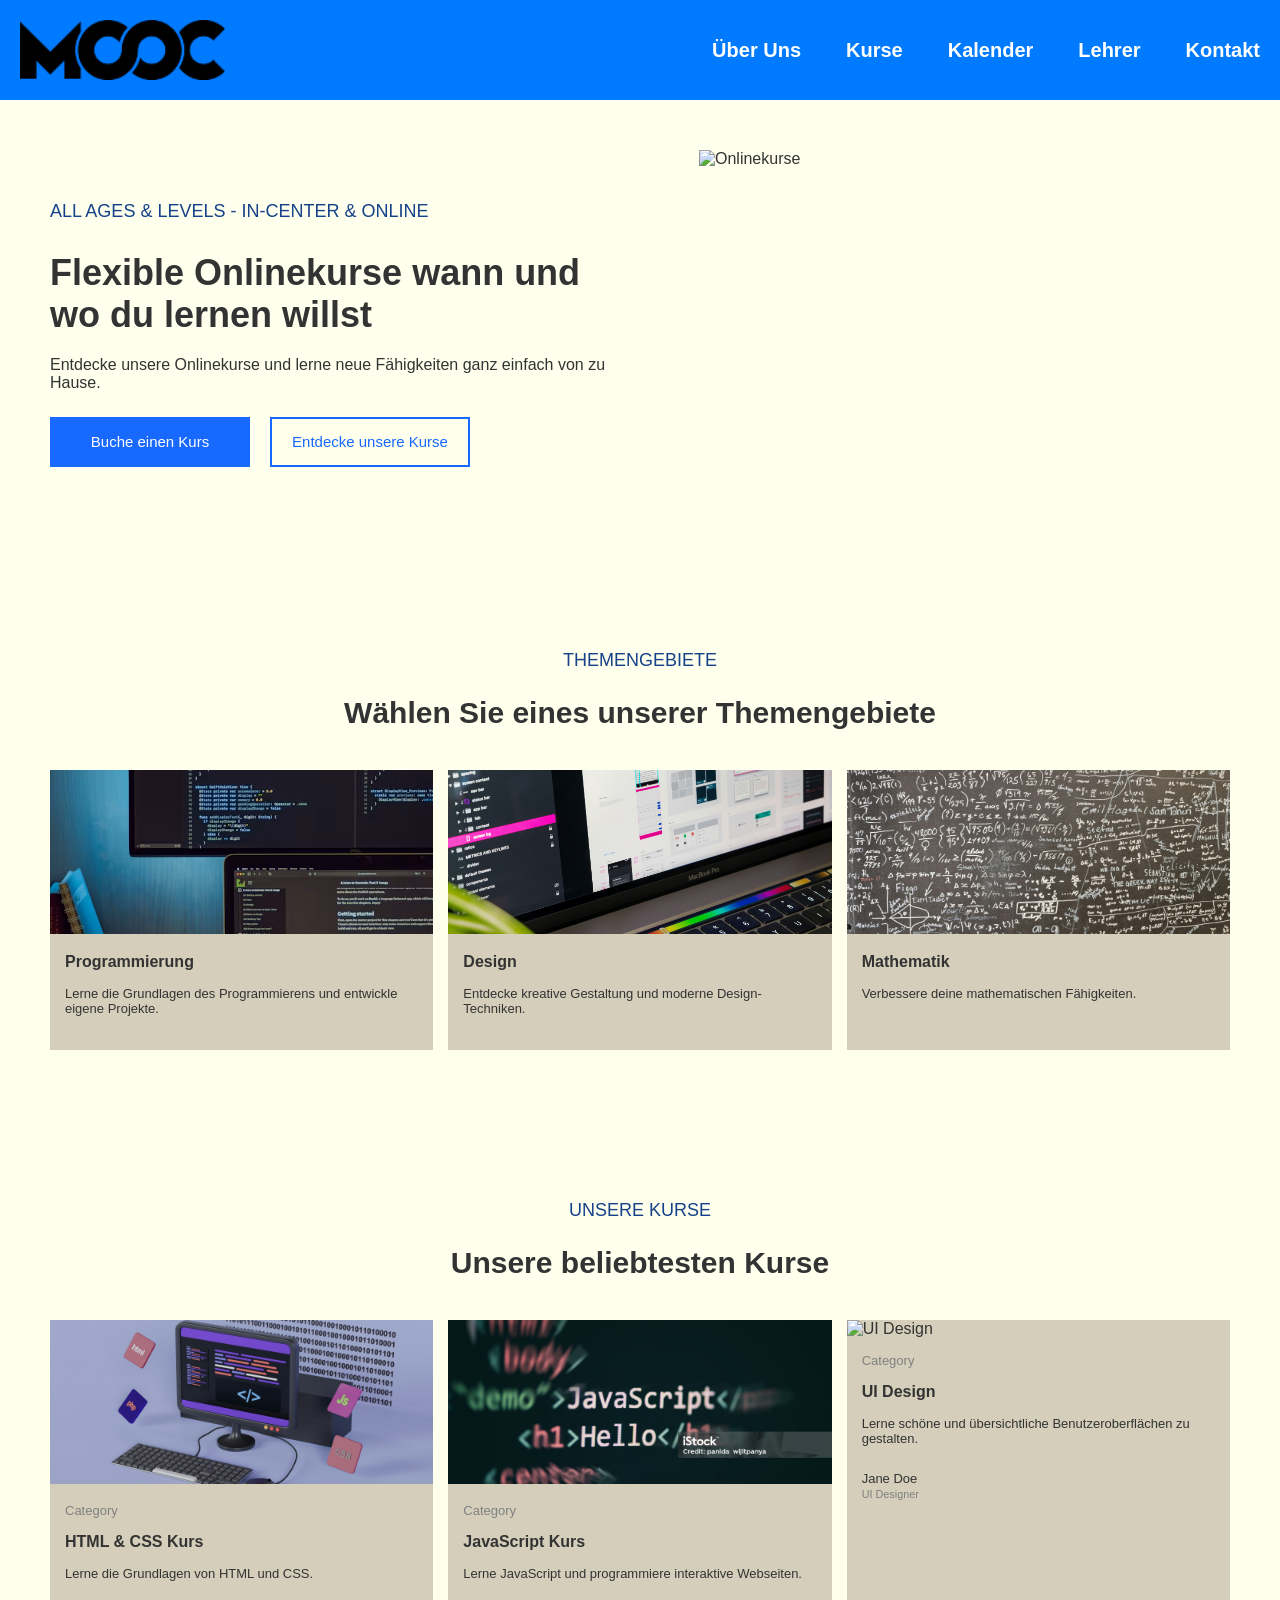
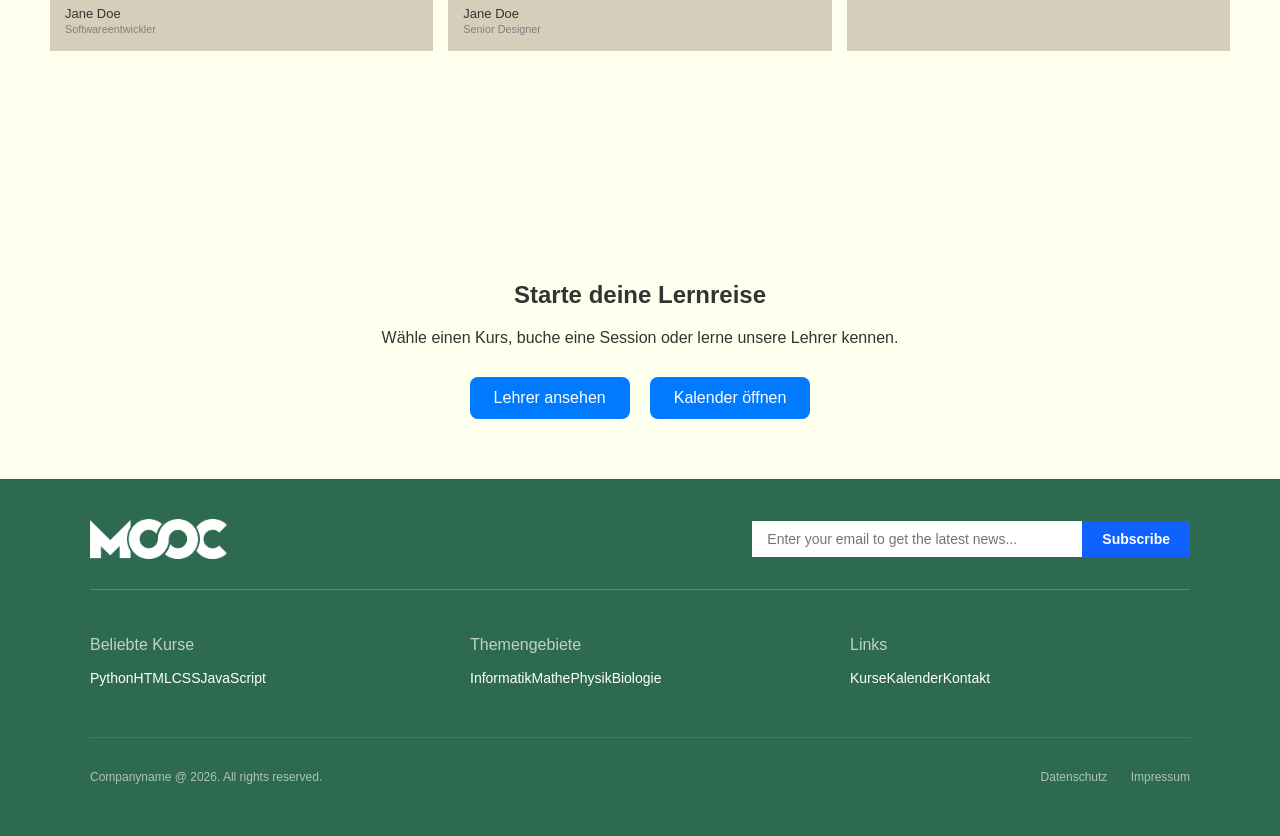
==== commit dd339cae: "Lehrerseite umgesetzt" ====
--- a/index.html
+++ b/index.html
@@ -135,6 +135,17 @@
               <small>UI Designer</small>
             </p>
           </div>
+        </div>
+      </section>
+      <section class="hero">
+        <h2>Starte deine Lernreise</h2>
+        <p>
+          Wähle einen Kurs, buche eine Session oder lerne unsere Lehrer kennen.
+        </p>
+
+        <div class="hero-buttons">
+          <a href="teachers.html" class="btn">Lehrer ansehen</a>
+          <a href="calendar.html" class="btn">Kalender öffnen</a>
         </div>
       </section>
     </main>
--- a/index.css
+++ b/index.css
@@ -1,15 +1,11 @@
-* {
-  box-sizing: border-box;
-  margin: 0;
-  padding: 0;
-}
-
 body {
   display: flex;
   flex-direction: column;
   font-family: Arial, sans-serif;
   background-color: #ffffed;
   color: #333333;
+  margin: 0;
+  padding: 0;
 }
 
 header {
@@ -163,3 +159,30 @@
 .teacher small {
   color: gray;
 }
+
+header {
+  background: #007bff;
+  color: white;
+  padding: 20px;
+  text-align: center;
+}
+
+.hero {
+  text-align: center;
+  padding: 60px 20px;
+}
+
+.hero-buttons {
+  margin-top: 30px;
+  display: flex;
+  gap: 20px;
+  justify-content: center;
+}
+
+.btn {
+  padding: 12px 24px;
+  background: #007bff;
+  color: white;
+  text-decoration: none;
+  border-radius: 8px;
+}
